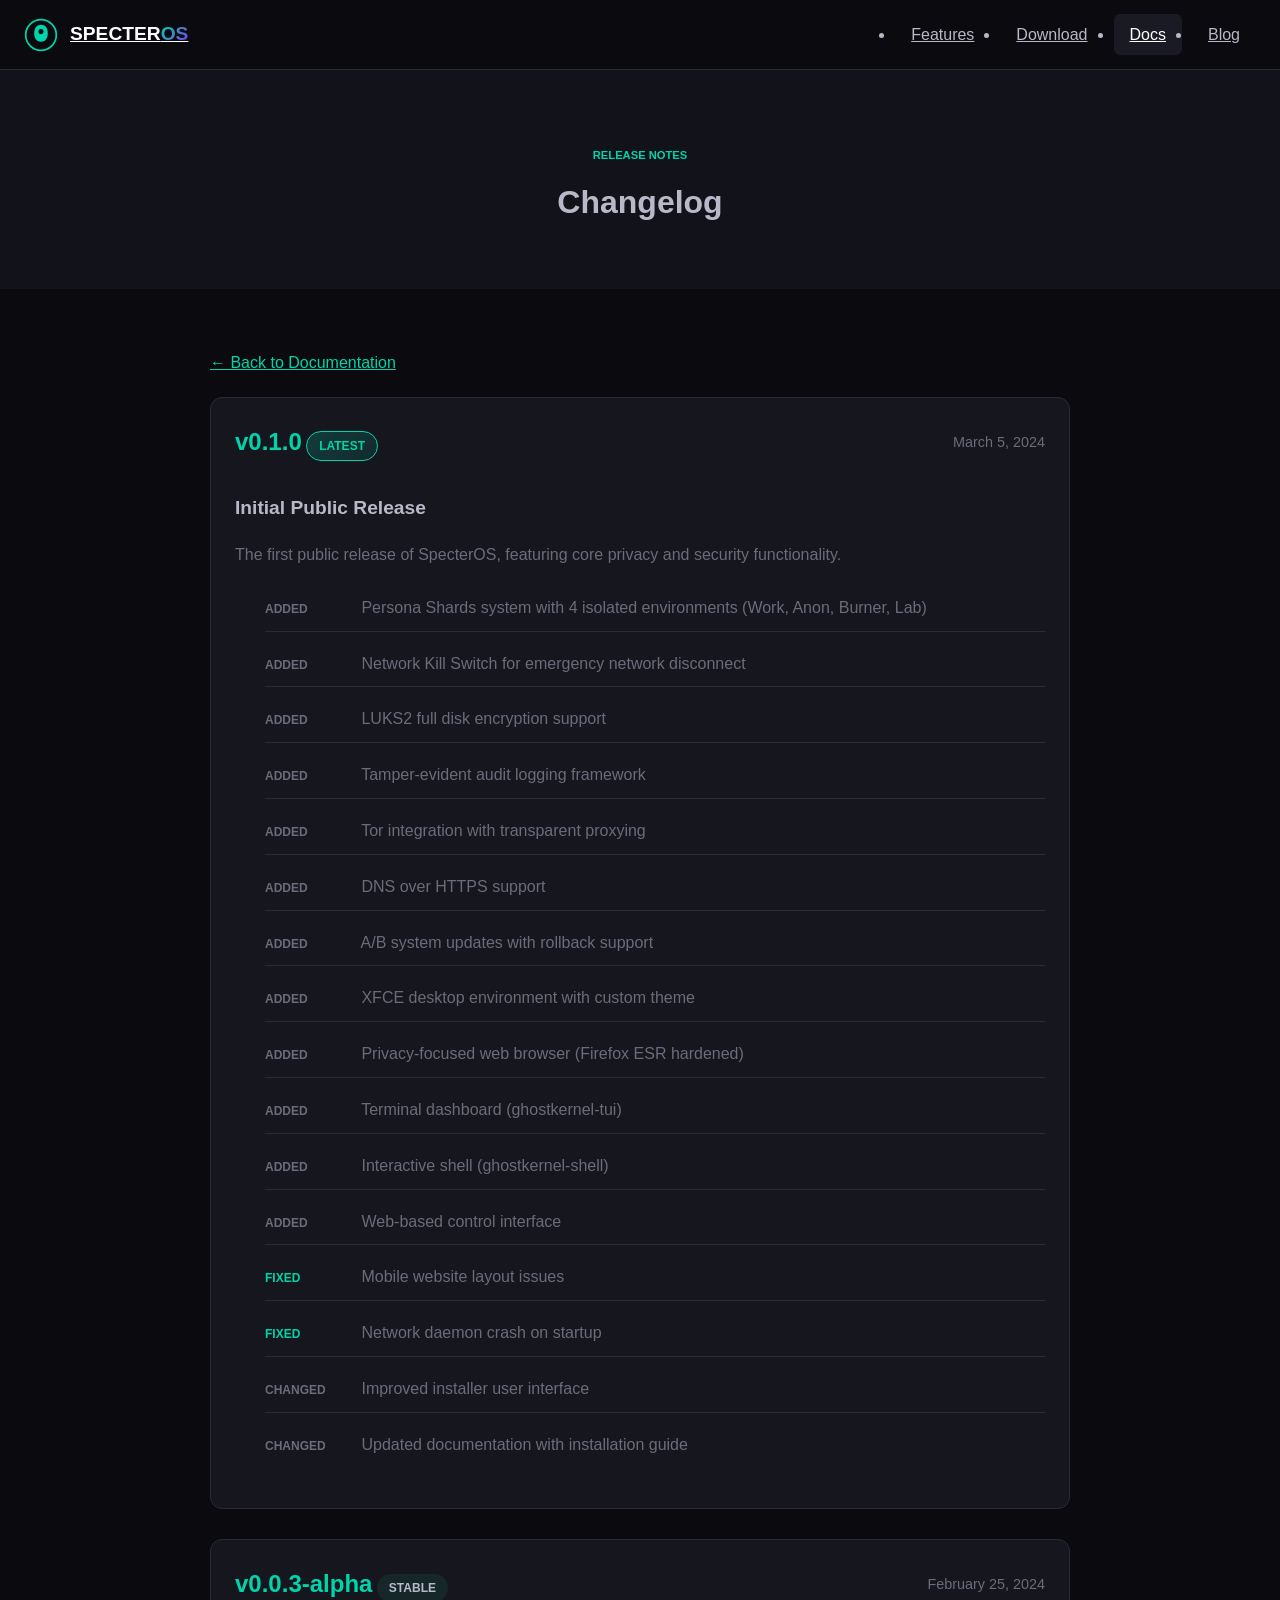
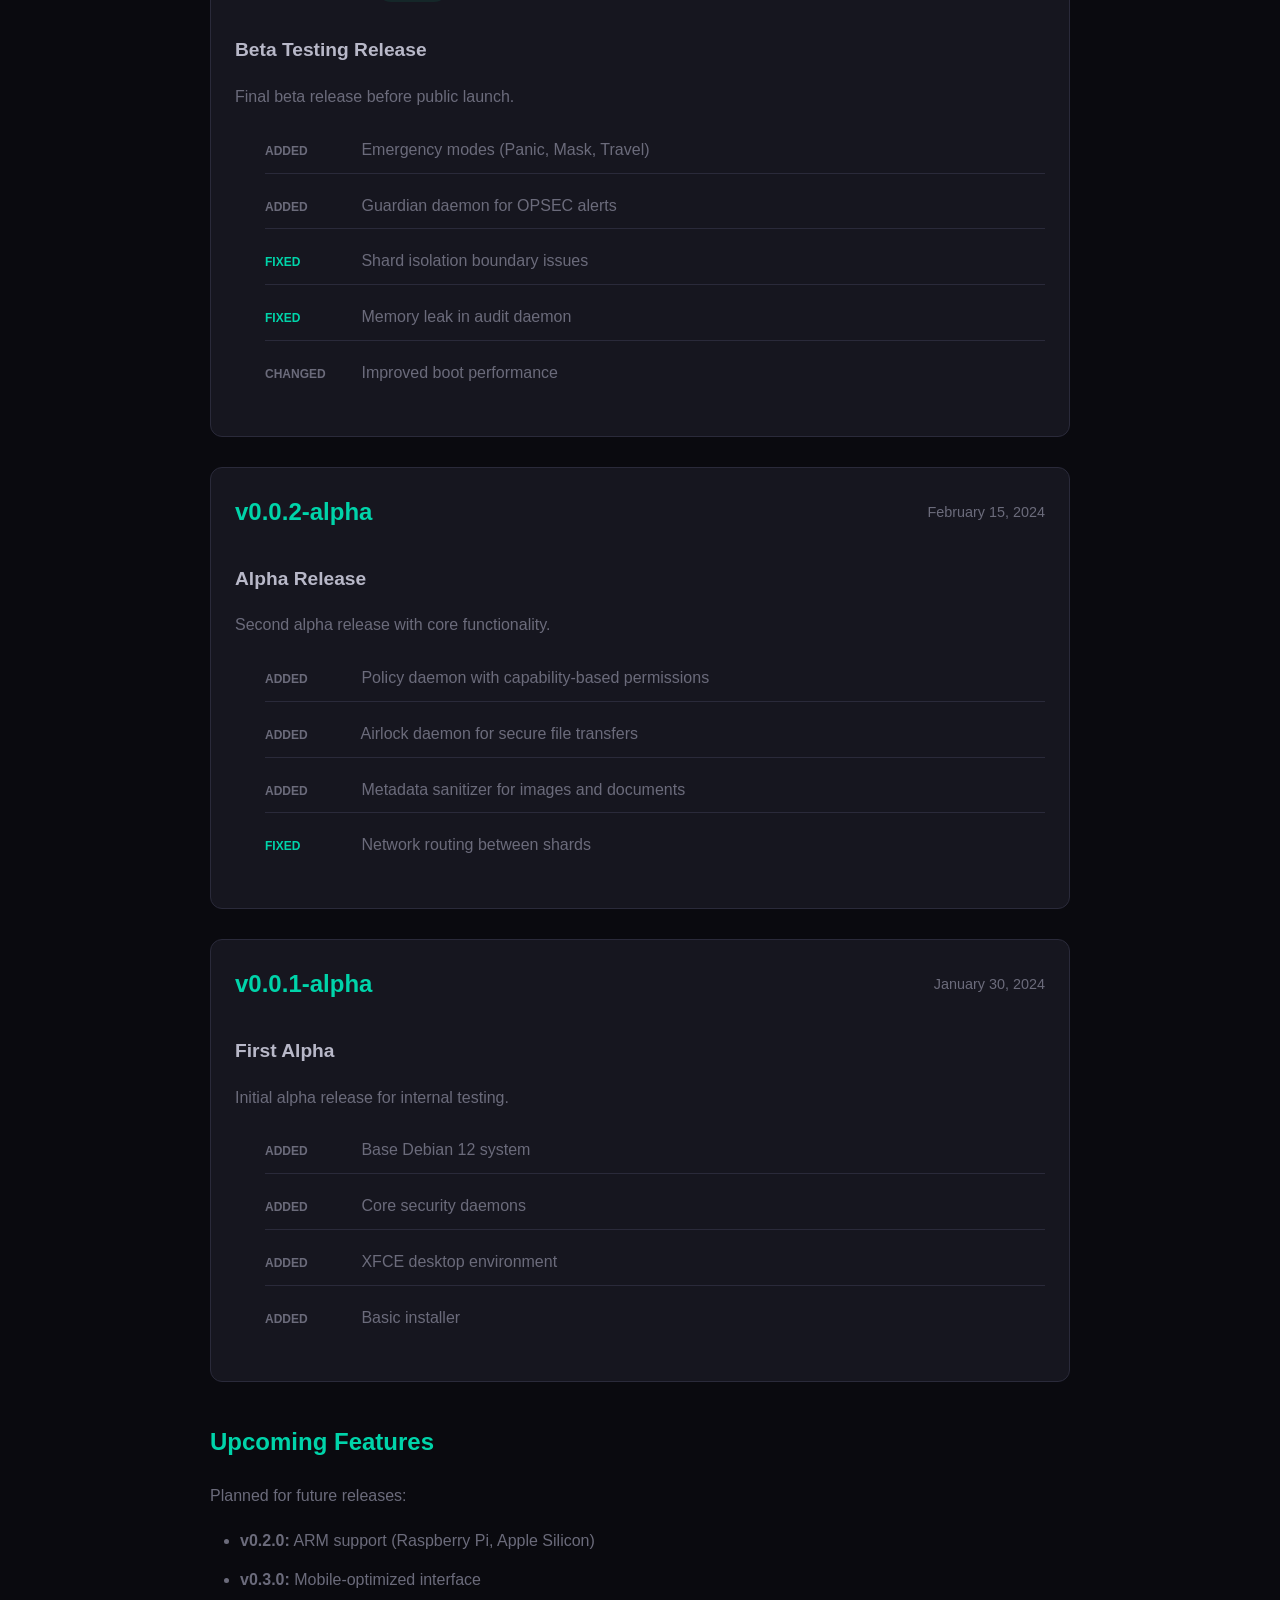
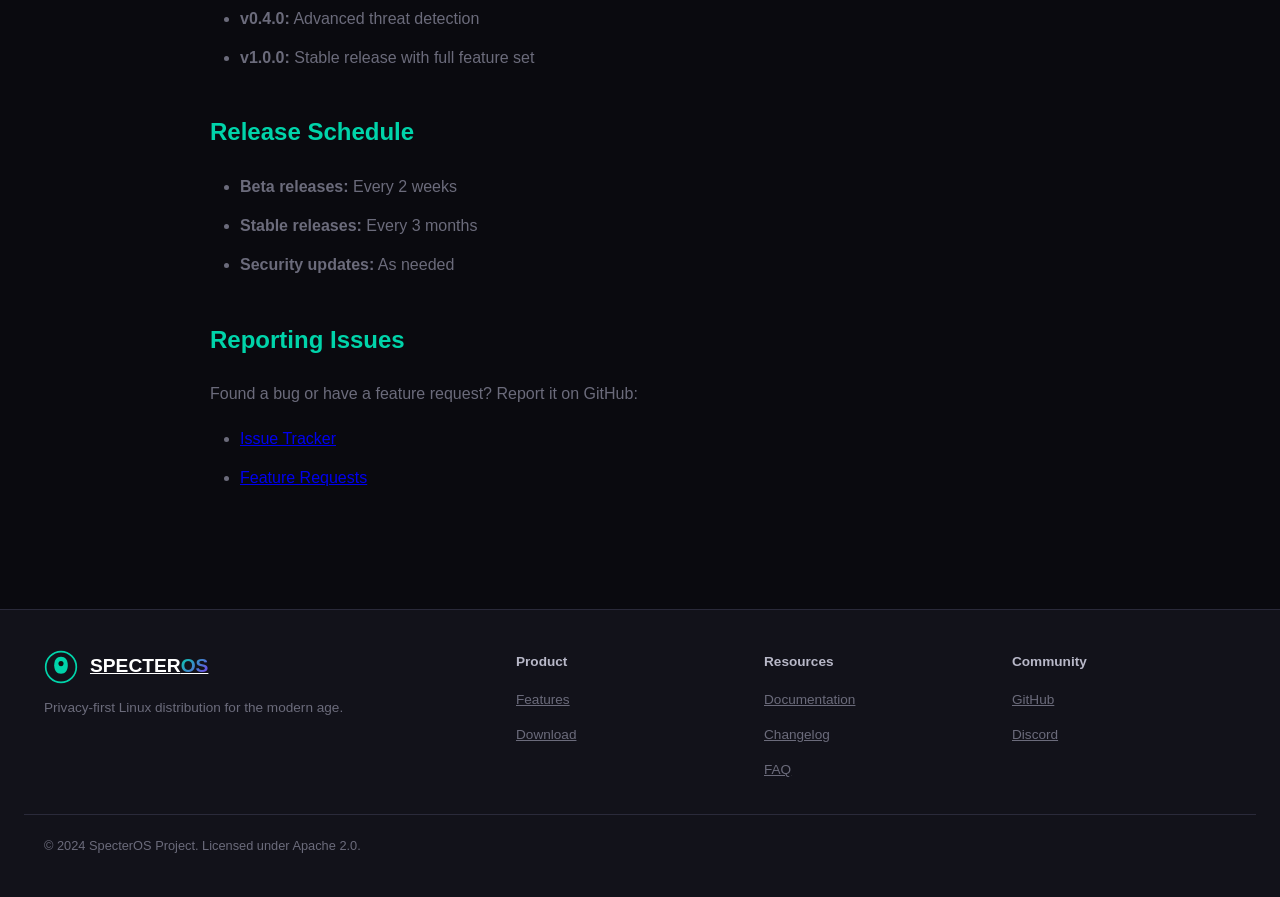
==== website/docs/changelog.html @ 1830af6b "docs: Add missing documentation pages - /docs/installation.html - Complete installation guide - /doc" ====
<!DOCTYPE html>
<html lang="en">
<head>
    <meta charset="UTF-8">
    <meta name="viewport" content="width=device-width, initial-scale=1.0">
    <title>Changelog - SpecterOS Documentation</title>
    <meta name="description" content="SpecterOS release notes and changelog">
    <link rel="stylesheet" href="../css/style.css">
    <style>
        .docs-header { padding: 140px 0 60px; background: var(--bg-secondary); text-align: center; }
        .docs-content { max-width: 900px; margin: 0 auto; padding: 60px 20px 100px; }
        .docs-content h1 { font-size: 2rem; margin-bottom: 20px; }
        .docs-content h2 { font-size: 1.5rem; margin: 40px 0 20px; color: var(--accent-primary); }
        .docs-content h3 { font-size: 1.2rem; margin: 30px 0 16px; }
        .docs-content p { color: var(--text-muted); line-height: 1.8; margin-bottom: 16px; }
        .docs-content ul { color: var(--text-muted); line-height: 1.8; margin: 16px 0 16px 30px; }
        .docs-content li { margin-bottom: 10px; }
        .back-link { display: inline-flex; align-items: center; gap: 8px; color: var(--accent-primary); margin-bottom: 20px; }
        .release { background: var(--bg-card); border: 1px solid var(--border-color); border-radius: 12px; padding: 24px; margin-bottom: 30px; }
        .release-header { display: flex; justify-content: space-between; align-items: center; margin-bottom: 20px; flex-wrap: wrap; gap: 12px; }
        .release-version { font-family: var(--font-display); font-size: 1.5rem; font-weight: 700; color: var(--accent-primary); }
        .release-date { color: var(--text-muted); font-size: 0.9rem; }
        .release-badge { display: inline-block; padding: 4px 12px; border-radius: 100px; font-size: 0.75rem; font-weight: 600; text-transform: uppercase; }
        .badge-latest { background: linear-gradient(135deg, rgba(0, 212, 170, 0.2), rgba(0, 212, 170, 0.1)); color: var(--accent-primary); border: 1px solid var(--accent-primary); }
        .badge-stable { background: rgba(16, 185, 129, 0.1); color: var(--success); border: 1px solid var(--success); }
        .change-list { list-style: none; margin: 0; padding: 0; }
        .change-list li { padding: 8px 0; border-bottom: 1px solid var(--border-color); }
        .change-list li:last-child { border-bottom: none; }
        .change-type { display: inline-block; width: 80px; font-family: var(--font-display); font-size: 0.75rem; font-weight: 600; text-transform: uppercase; margin-right: 12px; }
        .change-added { color: var(--success); }
        .change-fixed { color: var(--accent-primary); }
        .change-changed { color: var(--warning); }
        .change-removed { color: var(--error); }
    </style>
</head>
<body>
    <nav class="navbar">
        <div class="container nav-container">
            <a href="../index.html" class="logo">
                <svg class="logo-svg" viewBox="0 0 40 40" fill="none">
                    <circle cx="20" cy="20" r="18" stroke="url(#logo-gradient)" stroke-width="2"/>
                    <path d="M20 8C15 8 12 12 12 18C12 24 15 28 20 28C25 28 28 24 28 18C28 12 25 8 20 8Z" fill="url(#logo-gradient)"/>
                    <circle cx="20" cy="16" r="3" fill="#0F0F0F"/>
                    <defs><linearGradient id="logo-gradient" x1="2" y1="2" x2="38" y2="38"><stop stop-color="#00D4AA"/><stop offset="1" stop-color="#7C3AED"/></linearGradient></defs>
                </svg>
                <span class="logo-text">SPECTER<span class="logo-accent">OS</span></span>
            </a>
            <ul class="nav-menu">
                <li><a href="../index.html#features">Features</a></li>
                <li><a href="../index.html#download">Download</a></li>
                <li><a href="index.html" class="active">Docs</a></li>
                <li><a href="../blog.html">Blog</a></li>
            </ul>
        </div>
    </nav>

    <header class="docs-header">
        <div class="container">
            <span class="section-tag">RELEASE NOTES</span>
            <h1>Changelog</h1>
        </div>
    </header>

    <main class="docs-content">
        <a href="index.html" class="back-link">← Back to Documentation</a>

        <div class="release">
            <div class="release-header">
                <div>
                    <span class="release-version">v0.1.0</span>
                    <span class="release-badge badge-latest">Latest</span>
                </div>
                <span class="release-date">March 5, 2024</span>
            </div>

            <h3>Initial Public Release</h3>
            <p>The first public release of SpecterOS, featuring core privacy and security functionality.</p>

            <ul class="change-list">
                <li>
                    <span class="change-type change-added">Added</span>
                    Persona Shards system with 4 isolated environments (Work, Anon, Burner, Lab)
                </li>
                <li>
                    <span class="change-type change-added">Added</span>
                    Network Kill Switch for emergency network disconnect
                </li>
                <li>
                    <span class="change-type change-added">Added</span>
                    LUKS2 full disk encryption support
                </li>
                <li>
                    <span class="change-type change-added">Added</span>
                    Tamper-evident audit logging framework
                </li>
                <li>
                    <span class="change-type change-added">Added</span>
                    Tor integration with transparent proxying
                </li>
                <li>
                    <span class="change-type change-added">Added</span>
                    DNS over HTTPS support
                </li>
                <li>
                    <span class="change-type change-added">Added</span>
                    A/B system updates with rollback support
                </li>
                <li>
                    <span class="change-type change-added">Added</span>
                    XFCE desktop environment with custom theme
                </li>
                <li>
                    <span class="change-type change-added">Added</span>
                    Privacy-focused web browser (Firefox ESR hardened)
                </li>
                <li>
                    <span class="change-type change-added">Added</span>
                    Terminal dashboard (ghostkernel-tui)
                </li>
                <li>
                    <span class="change-type change-added">Added</span>
                    Interactive shell (ghostkernel-shell)
                </li>
                <li>
                    <span class="change-type change-added">Added</span>
                    Web-based control interface
                </li>
                <li>
                    <span class="change-type change-fixed">Fixed</span>
                    Mobile website layout issues
                </li>
                <li>
                    <span class="change-type change-fixed">Fixed</span>
                    Network daemon crash on startup
                </li>
                <li>
                    <span class="change-type change-changed">Changed</span>
                    Improved installer user interface
                </li>
                <li>
                    <span class="change-type change-changed">Changed</span>
                    Updated documentation with installation guide
                </li>
            </ul>
        </div>

        <div class="release">
            <div class="release-header">
                <div>
                    <span class="release-version">v0.0.3-alpha</span>
                    <span class="release-badge badge-stable">Stable</span>
                </div>
                <span class="release-date">February 25, 2024</span>
            </div>

            <h3>Beta Testing Release</h3>
            <p>Final beta release before public launch.</p>

            <ul class="change-list">
                <li>
                    <span class="change-type change-added">Added</span>
                    Emergency modes (Panic, Mask, Travel)
                </li>
                <li>
                    <span class="change-type change-added">Added</span>
                    Guardian daemon for OPSEC alerts
                </li>
                <li>
                    <span class="change-type change-fixed">Fixed</span>
                    Shard isolation boundary issues
                </li>
                <li>
                    <span class="change-type change-fixed">Fixed</span>
                    Memory leak in audit daemon
                </li>
                <li>
                    <span class="change-type change-changed">Changed</span>
                    Improved boot performance
                </li>
            </ul>
        </div>

        <div class="release">
            <div class="release-header">
                <div>
                    <span class="release-version">v0.0.2-alpha</span>
                </div>
                <span class="release-date">February 15, 2024</span>
            </div>

            <h3>Alpha Release</h3>
            <p>Second alpha release with core functionality.</p>

            <ul class="change-list">
                <li>
                    <span class="change-type change-added">Added</span>
                    Policy daemon with capability-based permissions
                </li>
                <li>
                    <span class="change-type change-added">Added</span>
                    Airlock daemon for secure file transfers
                </li>
                <li>
                    <span class="change-type change-added">Added</span>
                    Metadata sanitizer for images and documents
                </li>
                <li>
                    <span class="change-type change-fixed">Fixed</span>
                    Network routing between shards
                </li>
            </ul>
        </div>

        <div class="release">
            <div class="release-header">
                <div>
                    <span class="release-version">v0.0.1-alpha</span>
                </div>
                <span class="release-date">January 30, 2024</span>
            </div>

            <h3>First Alpha</h3>
            <p>Initial alpha release for internal testing.</p>

            <ul class="change-list">
                <li>
                    <span class="change-type change-added">Added</span>
                    Base Debian 12 system
                </li>
                <li>
                    <span class="change-type change-added">Added</span>
                    Core security daemons
                </li>
                <li>
                    <span class="change-type change-added">Added</span>
                    XFCE desktop environment
                </li>
                <li>
                    <span class="change-type change-added">Added</span>
                    Basic installer
                </li>
            </ul>
        </div>

        <h2>Upcoming Features</h2>
        <p>Planned for future releases:</p>
        <ul>
            <li><strong>v0.2.0:</strong> ARM support (Raspberry Pi, Apple Silicon)</li>
            <li><strong>v0.3.0:</strong> Mobile-optimized interface</li>
            <li><strong>v0.4.0:</strong> Advanced threat detection</li>
            <li><strong>v1.0.0:</strong> Stable release with full feature set</li>
        </ul>

        <h2>Release Schedule</h2>
        <ul>
            <li><strong>Beta releases:</strong> Every 2 weeks</li>
            <li><strong>Stable releases:</strong> Every 3 months</li>
            <li><strong>Security updates:</strong> As needed</li>
        </ul>

        <h2>Reporting Issues</h2>
        <p>Found a bug or have a feature request? Report it on GitHub:</p>
        <ul>
            <li><a href="https://github.com/Sskibls/Specteros-OS/issues" target="_blank">Issue Tracker</a></li>
            <li><a href="https://github.com/Sskibls/Specteros-OS/discussions" target="_blank">Feature Requests</a></li>
        </ul>
    </main>

    <footer class="footer">
        <div class="container">
            <div class="footer-grid">
                <div class="footer-brand">
                    <a href="../index.html" class="logo">
                        <svg class="logo-svg" viewBox="0 0 40 40" fill="none">
                            <circle cx="20" cy="20" r="18" stroke="url(#logo-gradient-footer)" stroke-width="2"/>
                            <path d="M20 8C15 8 12 12 12 18C12 24 15 28 20 28C25 28 28 24 28 18C28 12 25 8 20 8Z" fill="url(#logo-gradient-footer)"/>
                            <circle cx="20" cy="16" r="3" fill="#0F0F0F"/>
                            <defs><linearGradient id="logo-gradient-footer" x1="2" y1="2" x2="38" y2="38"><stop stop-color="#00D4AA"/><stop offset="1" stop-color="#7C3AED"/></linearGradient></defs>
                        </svg>
                        <span class="logo-text">SPECTER<span class="logo-accent">OS</span></span>
                    </a>
                    <p>Privacy-first Linux distribution for the modern age.</p>
                </div>
                <div class="footer-column"><h4>Product</h4><ul><li><a href="../index.html#features">Features</a></li><li><a href="../index.html#download">Download</a></li></ul></div>
                <div class="footer-column"><h4>Resources</h4><ul><li><a href="index.html">Documentation</a></li><li><a href="changelog.html">Changelog</a></li><li><a href="../faq.html">FAQ</a></li></ul></div>
                <div class="footer-column"><h4>Community</h4><ul><li><a href="https://github.com/Sskibls/Specteros-OS">GitHub</a></li><li><a href="#">Discord</a></li></ul></div>
            </div>
            <div class="footer-bottom"><p>&copy; 2024 SpecterOS Project. Licensed under Apache 2.0.</p></div>
        </div>
    </footer>
    <script src="../js/main.js"></script>
</body>
</html>
---- website/css/style.css ----
/* SpecterOS Website - Mobile Layout FINAL FIX */

:root {
    --bg-primary: #0a0a0f;
    --bg-secondary: #12121a;
    --bg-tertiary: #1a1a25;
    --bg-card: #16161f;
    --text-primary: #ffffff;
    --text-secondary: #b8b8c8;
    --text-muted: #6b6b7b;
    --accent-primary: #00d4aa;
    --accent-secondary: #7c3aed;
    --accent-gradient: linear-gradient(135deg, #00d4aa 0%, #7c3aed 100%);
    --border-color: #2a2a3a;
    --font-display: 'Chakra Petch', sans-serif;
    --font-body: 'Rajdhani', sans-serif;
    --font-mono: 'Share Tech Mono', monospace;
    --container-max: 1280px;
    --radius-lg: 16px;
}

* {
    margin: 0;
    padding: 0;
    box-sizing: border-box;
}

html {
    width: 100%;
    overflow-x: hidden;
}

body {
    font-family: var(--font-body);
    background: var(--bg-primary);
    color: var(--text-secondary);
    line-height: 1.7;
    overflow-x: hidden;
    width: 100%;
}

.container {
    width: 100%;
    max-width: var(--container-max);
    margin: 0 auto;
    padding: 0 20px;
}

/* ===== NAVBAR ===== */
.navbar {
    position: fixed;
    top: 0;
    left: 0;
    right: 0;
    height: 70px;
    background: rgba(10, 10, 15, 0.85);
    backdrop-filter: blur(20px);
    border-bottom: 1px solid var(--border-color);
    z-index: 1000;
    display: flex;
    align-items: center;
}

.nav-container {
    display: flex;
    justify-content: space-between;
    align-items: center;
    width: 100%;
    padding: 0 20px;
}

.logo {
    display: flex;
    align-items: center;
    gap: 12px;
    color: var(--text-primary);
    font-family: var(--font-display);
    font-size: 1.2rem;
    font-weight: 700;
}

.logo-svg {
    width: 34px;
    height: 34px;
}

.logo-accent {
    background: var(--accent-gradient);
    -webkit-background-clip: text;
    -webkit-text-fill-color: transparent;
}

.nav-menu {
    display: none;
    position: absolute;
    top: 70px;
    left: 0;
    right: 0;
    background: var(--bg-primary);
    flex-direction: column;
    padding: 20px;
    border-bottom: 1px solid var(--border-color);
    gap: 10px;
}

.nav-menu.active {
    display: flex;
}

.nav-menu a {
    color: var(--text-secondary);
    padding: 12px 16px;
    border-radius: 6px;
}

.nav-menu a:hover,
.nav-menu a.active {
    color: var(--text-primary);
    background: var(--bg-tertiary);
}

.nav-toggle {
    display: flex;
    flex-direction: column;
    gap: 5px;
    background: none;
    border: none;
    cursor: pointer;
    padding: 8px;
}

.nav-toggle span {
    width: 24px;
    height: 2px;
    background: var(--text-primary);
}

@media (min-width: 769px) {
    .nav-menu {
        display: flex;
        position: static;
        background: transparent;
        flex-direction: row;
        padding: 0;
        border: none;
    }
    .nav-toggle {
        display: none;
    }
}

/* ===== HERO SECTION - PERFECTLY CENTERED ===== */
.hero {
    padding: 120px 0 60px;
    min-height: 100vh;
    display: flex;
    align-items: center;
    justify-content: center;
    position: relative;
    width: 100%;
}

.hero-grid {
    display: grid;
    grid-template-columns: 1fr;
    gap: 40px;
    align-items: center;
    width: 100%;
    max-width: 480px;
    margin: 0 auto;
    padding: 0;
}

.hero-content {
    width: 100%;
    display: flex;
    flex-direction: column;
    align-items: center;
    text-align: center;
}

.hero-badge {
    display: inline-flex;
    align-items: center;
    gap: 8px;
    background: var(--bg-tertiary);
    border: 1px solid var(--border-color);
    padding: 6px 14px;
    border-radius: 100px;
    font-size: 0.75rem;
    font-weight: 500;
    color: var(--text-primary);
    margin-bottom: 16px;
}

.badge-dot {
    width: 6px;
    height: 6px;
    background: var(--accent-primary);
    border-radius: 50%;
    animation: pulse 2s infinite;
}

@keyframes pulse {
    0%, 100% { opacity: 1; }
    50% { opacity: 0.5; transform: scale(1.2); }
}

.hero-title {
    font-size: 1.75rem;
    line-height: 1.2;
    margin-bottom: 16px;
    text-align: center;
    width: 100%;
}

.hero-description {
    font-size: 0.95rem;
    color: var(--text-muted);
    margin-bottom: 24px;
    line-height: 1.6;
    text-align: center;
    width: 100%;
}

.hero-cta {
    display: flex;
    flex-direction: column;
    gap: 12px;
    margin-bottom: 32px;
    width: 100%;
    max-width: 300px;
}

.hero-stats {
    display: flex;
    justify-content: center;
    gap: 24px;
    flex-wrap: wrap;
    width: 100%;
}

.stat-item {
    display: flex;
    flex-direction: column;
    align-items: center;
}

.stat-value {
    font-family: var(--font-display);
    font-size: 1.5rem;
    font-weight: 700;
    color: var(--text-primary);
}

.stat-label {
    font-size: 0.8rem;
    color: var(--text-muted);
    margin-top: 4px;
}

.terminal-window {
    background: var(--bg-secondary);
    border: 1px solid var(--border-color);
    border-radius: var(--radius-lg);
    overflow: hidden;
    width: 100%;
    margin: 0 auto;
}

.terminal-header {
    display: flex;
    align-items: center;
    gap: 12px;
    padding: 10px 14px;
    background: var(--bg-tertiary);
}

.terminal-buttons {
    display: flex;
    gap: 8px;
}

.terminal-buttons span {
    width: 10px;
    height: 10px;
    border-radius: 50%;
}

.btn-close { background: #ff5f56; }
.btn-minimize { background: #ffbd2e; }
.btn-maximize { background: #27c93f; }

.terminal-body {
    padding: 14px;
    background: var(--bg-primary);
    overflow-x: auto;
}

.terminal-code {
    font-family: var(--font-mono);
    font-size: 0.65rem;
    line-height: 1.6;
    color: var(--text-secondary);
    white-space: pre-wrap;
    word-wrap: break-word;
    width: 100%;
}

.code-purple { color: #a855f7; }
.code-cyan { color: var(--accent-primary); }
.code-green { color: #10b981; }
.code-white { color: var(--text-primary); }
.code-yellow { color: #f59e0b; }
.code-dim { color: var(--text-muted); }

.cursor {
    display: inline-block;
    width: 7px;
    height: 14px;
    background: var(--accent-primary);
    animation: blink 1s infinite;
}

@keyframes blink {
    0%, 100% { opacity: 1; }
    50% { opacity: 0; }
}

/* ===== BUTTONS ===== */
.btn {
    display: inline-flex;
    align-items: center;
    justify-content: center;
    gap: 8px;
    padding: 14px 20px;
    border-radius: 10px;
    font-family: var(--font-display);
    font-weight: 600;
    font-size: 0.9rem;
    cursor: pointer;
    border: none;
    width: 100%;
    transition: transform 0.2s;
}

.btn-primary {
    background: var(--accent-gradient);
    color: var(--text-primary);
}

.btn-primary:hover {
    transform: translateY(-2px);
}

.btn-outline {
    background: transparent;
    color: var(--text-primary);
    border: 1px solid var(--border-color);
}

.btn-outline:hover {
    border-color: var(--accent-primary);
}

.btn-lg {
    padding: 15px 22px;
    font-size: 0.95rem;
}

/* ===== SECTIONS ===== */
.section-header {
    text-align: center;
    margin-bottom: 40px;
    padding: 0 20px;
}

.section-tag {
    display: inline-block;
    font-family: var(--font-display);
    font-size: 0.7rem;
    font-weight: 600;
    color: var(--accent-primary);
    text-transform: uppercase;
    margin-bottom: 10px;
}

.section-title {
    font-size: 1.6rem;
    margin-bottom: 10px;
    text-align: center;
}

.section-subtitle {
    font-size: 0.95rem;
    color: var(--text-muted);
    text-align: center;
}

/* ===== FEATURES ===== */
.features {
    padding: 80px 0;
    background: var(--bg-secondary);
}

.features-grid {
    display: grid;
    grid-template-columns: 1fr;
    gap: 16px;
    max-width: var(--container-max);
    margin: 0 auto;
    padding: 0 20px;
}

.feature-card {
    background: var(--bg-card);
    border: 1px solid var(--border-color);
    border-radius: var(--radius-lg);
    padding: 20px;
}

.feature-icon-box {
    font-size: 2.5rem;
    margin-bottom: 14px;
}

.feature-card h3 {
    font-size: 1.1rem;
    margin-bottom: 8px;
}

.feature-card p {
    color: var(--text-muted);
    line-height: 1.6;
}

/* ===== COMPARISON ===== */
.comparison {
    padding: 80px 0;
}

.comparison-table-wrapper {
    overflow-x: auto;
    padding: 0 20px;
}

.comparison-table {
    width: 100%;
    min-width: 600px;
    border-collapse: collapse;
    font-size: 0.8rem;
}

.comparison-table th,
.comparison-table td {
    padding: 12px 10px;
    text-align: left;
    border-bottom: 1px solid var(--border-color);
}

.comparison-table th {
    background: var(--bg-tertiary);
    font-family: var(--font-display);
    font-weight: 600;
}

/* ===== DOWNLOAD ===== */
.download {
    padding: 80px 0;
    background: var(--bg-secondary);
}

.download-grid {
    display: grid;
    grid-template-columns: 1fr;
    gap: 20px;
    max-width: var(--container-max);
    margin: 0 auto;
    padding: 0 20px;
}

.download-card {
    background: var(--bg-card);
    border: 1px solid var(--border-color);
    border-radius: var(--radius-lg);
    padding: 20px;
}

.download-badge {
    display: inline-flex;
    align-items: center;
    gap: 6px;
    background: linear-gradient(135deg, rgba(0, 212, 170, 0.15), rgba(124, 58, 237, 0.15));
    color: var(--accent-primary);
    padding: 5px 10px;
    border-radius: 100px;
    font-size: 0.65rem;
    font-weight: 700;
    text-transform: uppercase;
    margin-bottom: 14px;
}

.download-card h3 {
    font-size: 1.4rem;
    margin-bottom: 8px;
}

.download-info {
    color: var(--text-muted);
    margin-bottom: 12px;
    font-size: 0.85rem;
}

.download-buttons {
    display: flex;
    flex-direction: column;
    gap: 10px;
    margin-bottom: 16px;
}

.checksum-box {
    background: var(--bg-primary);
    border: 1px solid var(--border-color);
    border-radius: 8px;
    padding: 10px;
}

.checksum-header {
    display: flex;
    justify-content: space-between;
    font-size: 0.75rem;
    color: var(--text-muted);
    margin-bottom: 6px;
}

.btn-copy {
    background: var(--bg-tertiary);
    border: 1px solid var(--border-color);
    color: var(--text-secondary);
    padding: 3px 8px;
    border-radius: 4px;
    font-size: 0.7rem;
    cursor: pointer;
}

.checksum-value {
    font-family: var(--font-mono);
    font-size: 0.65rem;
    color: var(--accent-primary);
    word-break: break-all;
}

.download-info-card {
    background: var(--bg-card);
    border: 1px solid var(--border-color);
    border-radius: var(--radius-lg);
    padding: 20px;
}

.download-info-card h4 {
    font-size: 0.95rem;
    margin-bottom: 16px;
}

.requirements-list {
    display: flex;
    flex-direction: column;
    gap: 10px;
    margin-bottom: 20px;
}

.requirement-item {
    display: flex;
    gap: 10px;
}

.req-icon {
    font-size: 1.2rem;
}

.req-label {
    display: block;
    font-size: 0.75rem;
    color: var(--text-muted);
}

.req-value {
    display: block;
    color: var(--text-primary);
    font-weight: 500;
    font-size: 0.85rem;
}

.download-links-list h4 {
    margin-bottom: 10px;
}

.link-item {
    display: flex;
    align-items: center;
    gap: 10px;
    padding: 10px;
    background: var(--bg-primary);
    border-radius: 8px;
    margin-bottom: 8px;
}

.link-icon {
    font-size: 1.1rem;
}

/* ===== COMMUNITY ===== */
.community {
    padding: 80px 0;
}

.community-grid {
    display: grid;
    grid-template-columns: 1fr;
    gap: 16px;
    max-width: var(--container-max);
    margin: 0 auto;
    padding: 0 20px;
}

.community-card {
    background: var(--bg-card);
    border: 1px solid var(--border-color);
    border-radius: var(--radius-lg);
    padding: 20px;
    text-align: center;
}

.community-card-icon {
    font-size: 2.5rem;
    margin-bottom: 12px;
}

.community-card h3 {
    margin-bottom: 6px;
    font-size: 1rem;
}

.community-card p {
    color: var(--text-muted);
    font-size: 0.85rem;
}

/* ===== FOOTER ===== */
.footer {
    background: var(--bg-secondary);
    padding: 40px 0 20px;
    border-top: 1px solid var(--border-color);
}

.footer-grid {
    display: grid;
    grid-template-columns: 1fr;
    gap: 24px;
    max-width: var(--container-max);
    margin: 0 auto 24px;
    padding: 0 20px;
}

.footer-brand p {
    color: var(--text-muted);
    margin-top: 12px;
    font-size: 0.85rem;
}

.footer-column h4 {
    font-size: 0.85rem;
    margin-bottom: 12px;
}

.footer-column ul {
    list-style: none;
}

.footer-column li {
    margin-bottom: 8px;
}

.footer-column a {
    color: var(--text-muted);
    font-size: 0.85rem;
}

.footer-bottom {
    text-align: center;
    padding-top: 20px;
    border-top: 1px solid var(--border-color);
    color: var(--text-muted);
    font-size: 0.8rem;
    padding: 20px;
}

.footer-legal {
    display: flex;
    gap: 12px;
    justify-content: center;
    flex-wrap: wrap;
    margin-top: 12px;
}

.footer-legal a {
    color: var(--text-muted);
}

/* ===== DESKTOP (769px+) ===== */
@media (min-width: 769px) {
    .container {
        padding: 0 24px;
    }
    
    .hero {
        padding: 160px 0 100px;
    }
    
    .hero-grid {
        grid-template-columns: 1.1fr 1fr;
        gap: 60px;
        max-width: var(--container-max);
    }
    
    .hero-content {
        align-items: flex-start;
        text-align: left;
    }
    
    .hero-title {
        font-size: 3rem;
        text-align: left;
    }
    
    .hero-description {
        font-size: 1.15rem;
        text-align: left;
    }
    
    .hero-cta {
        flex-direction: row;
        width: auto;
        max-width: none;
    }
    
    .btn {
        width: auto;
    }
    
    .hero-stats {
        justify-content: flex-start;
    }
    
    .features-grid {
        grid-template-columns: repeat(auto-fit, minmax(280px, 1fr));
        gap: 24px;
    }
    
    .download-grid {
        grid-template-columns: 1.2fr 1fr;
        gap: 32px;
    }
    
    .community-grid {
        grid-template-columns: repeat(auto-fit, minmax(250px, 1fr));
        gap: 24px;
    }
    
    .footer-grid {
        grid-template-columns: 2fr 1fr 1fr 1fr;
    }
    
    .footer-bottom {
        display: flex;
        justify-content: space-between;
        text-align: left;
    }
    
    .footer-legal {
        margin-top: 0;
    }
}
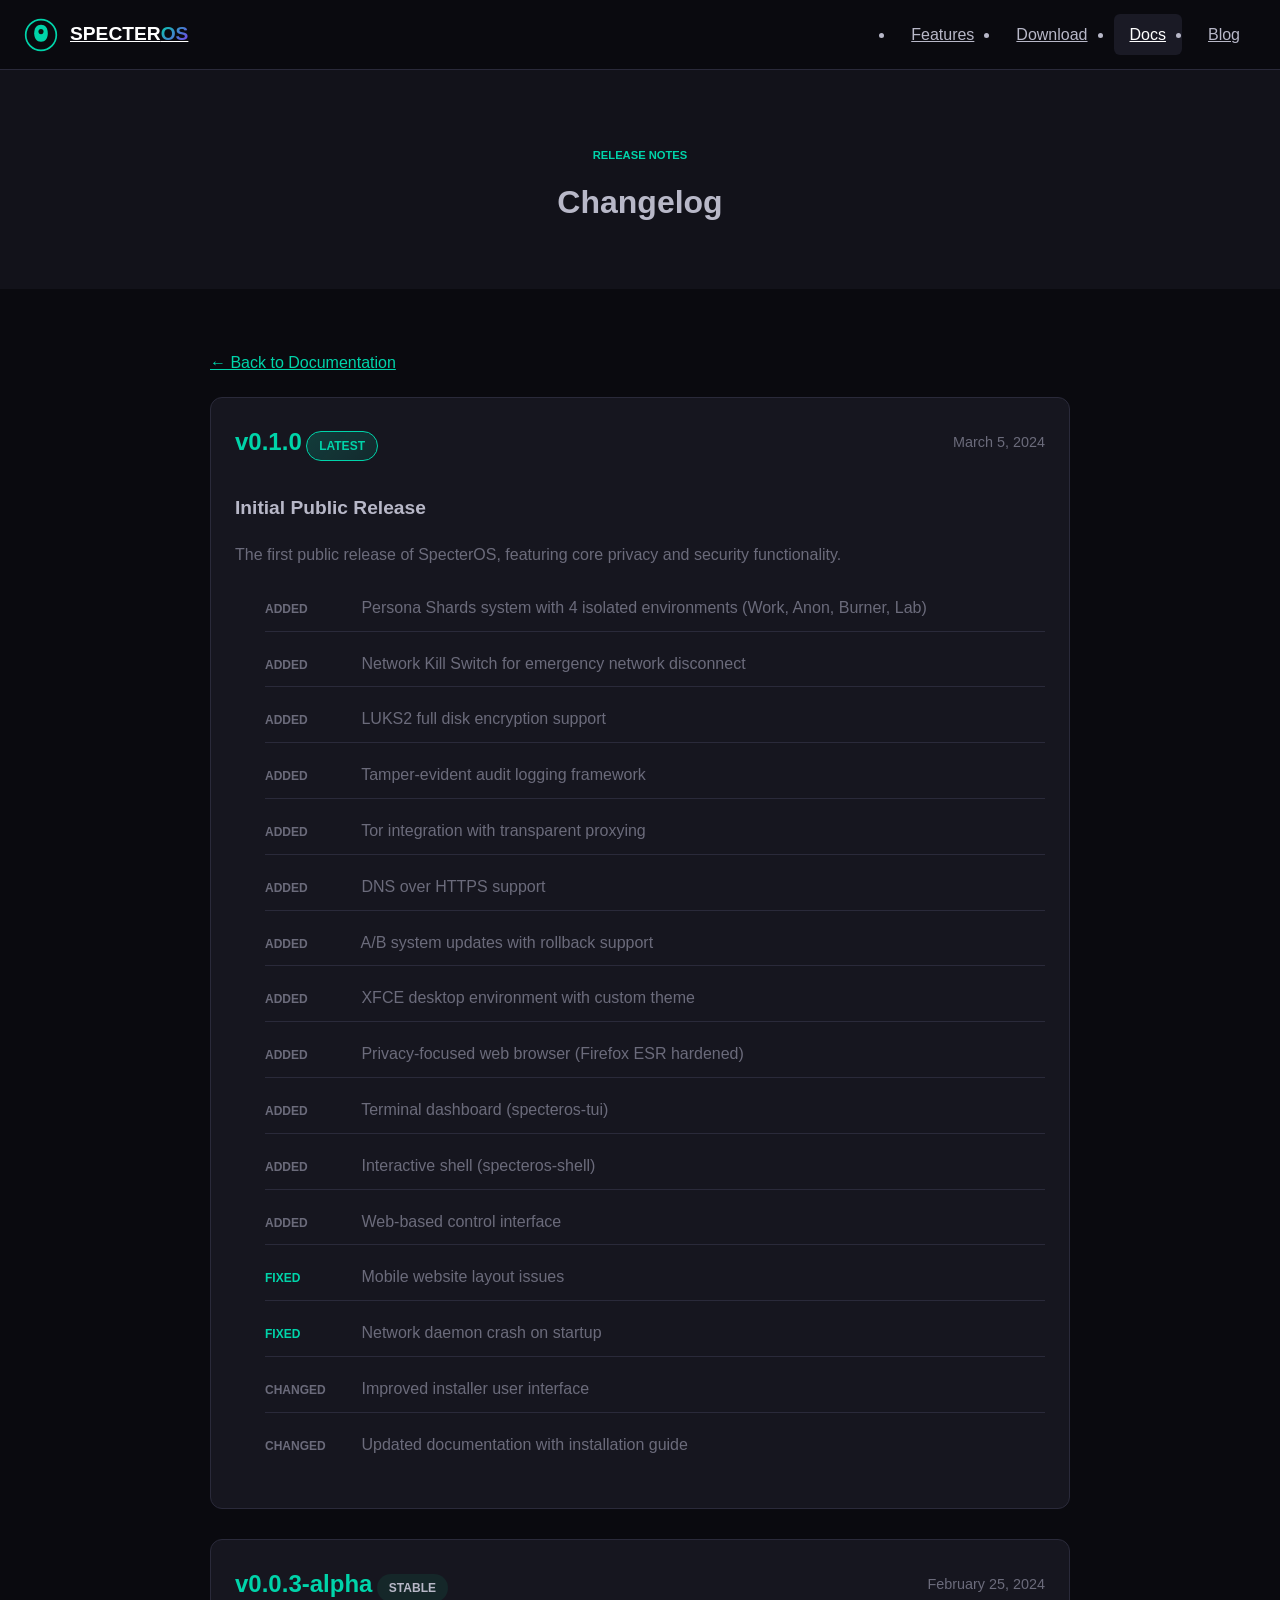
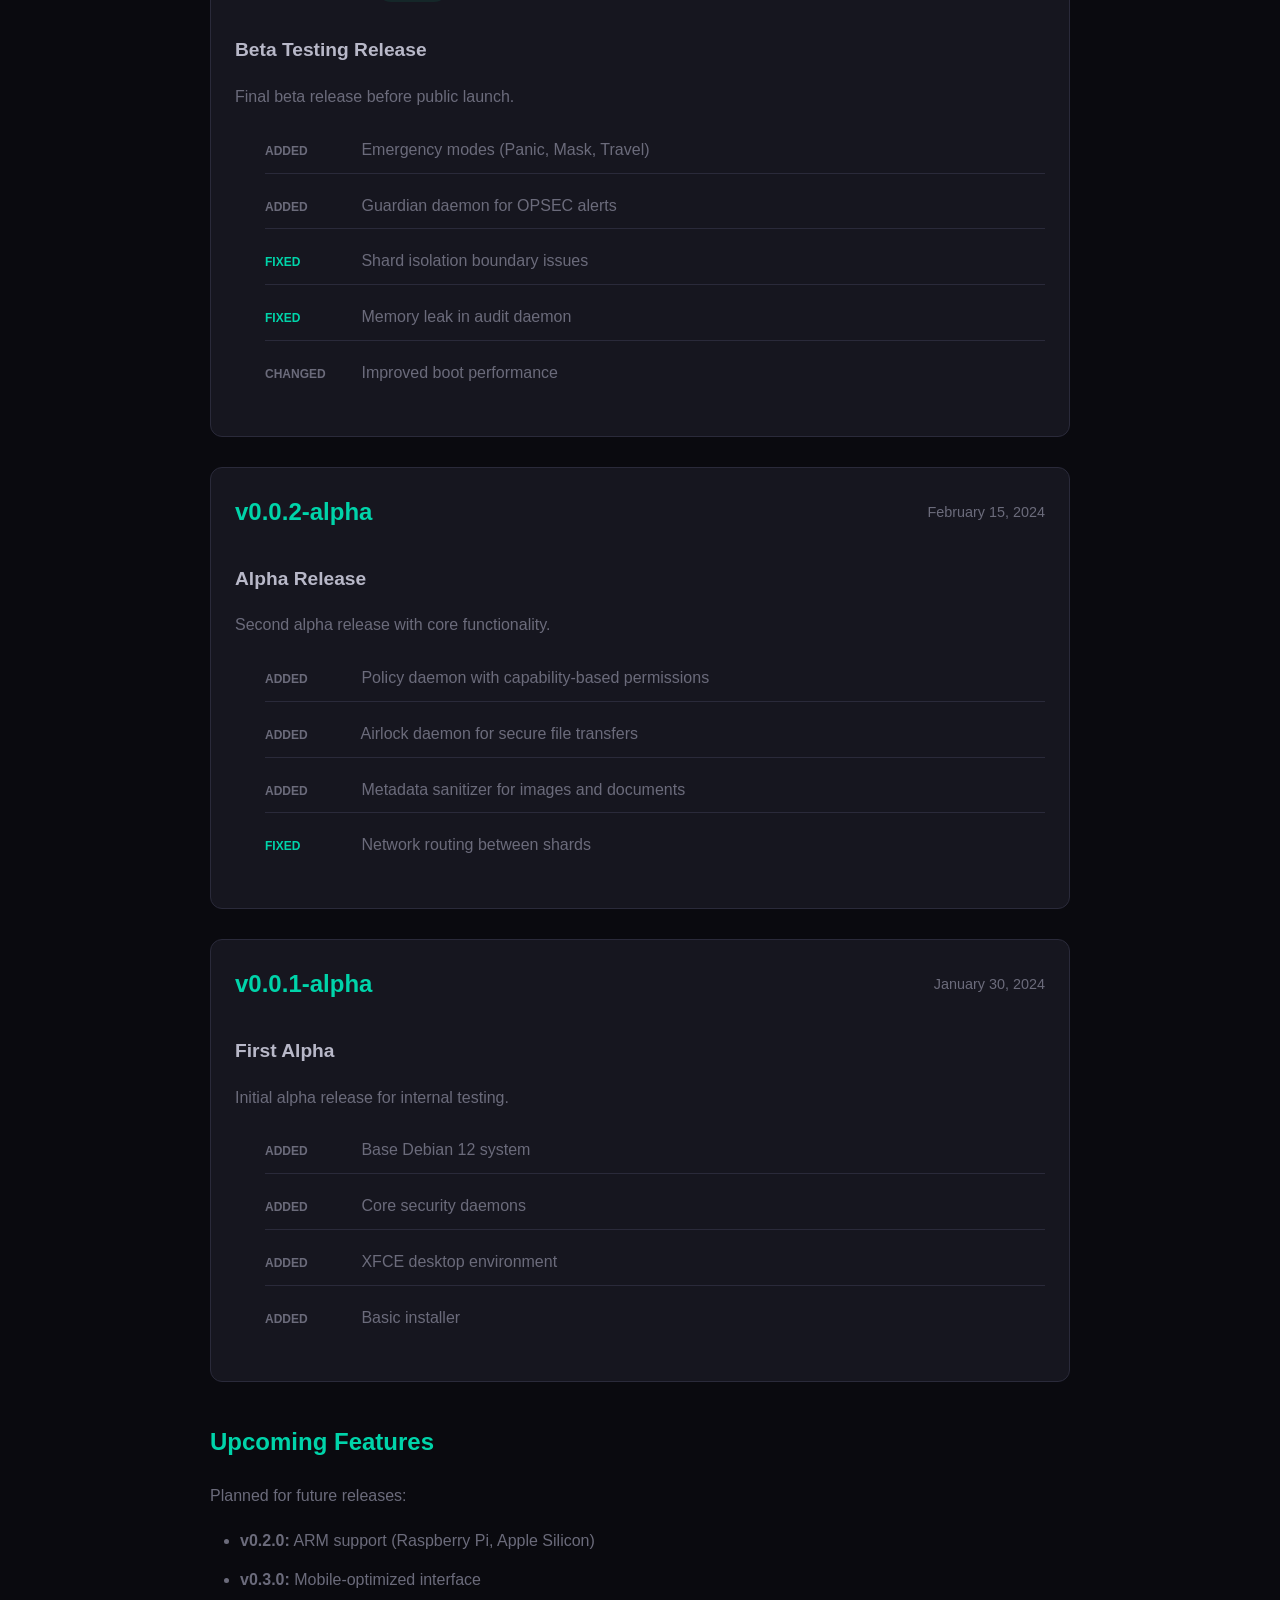
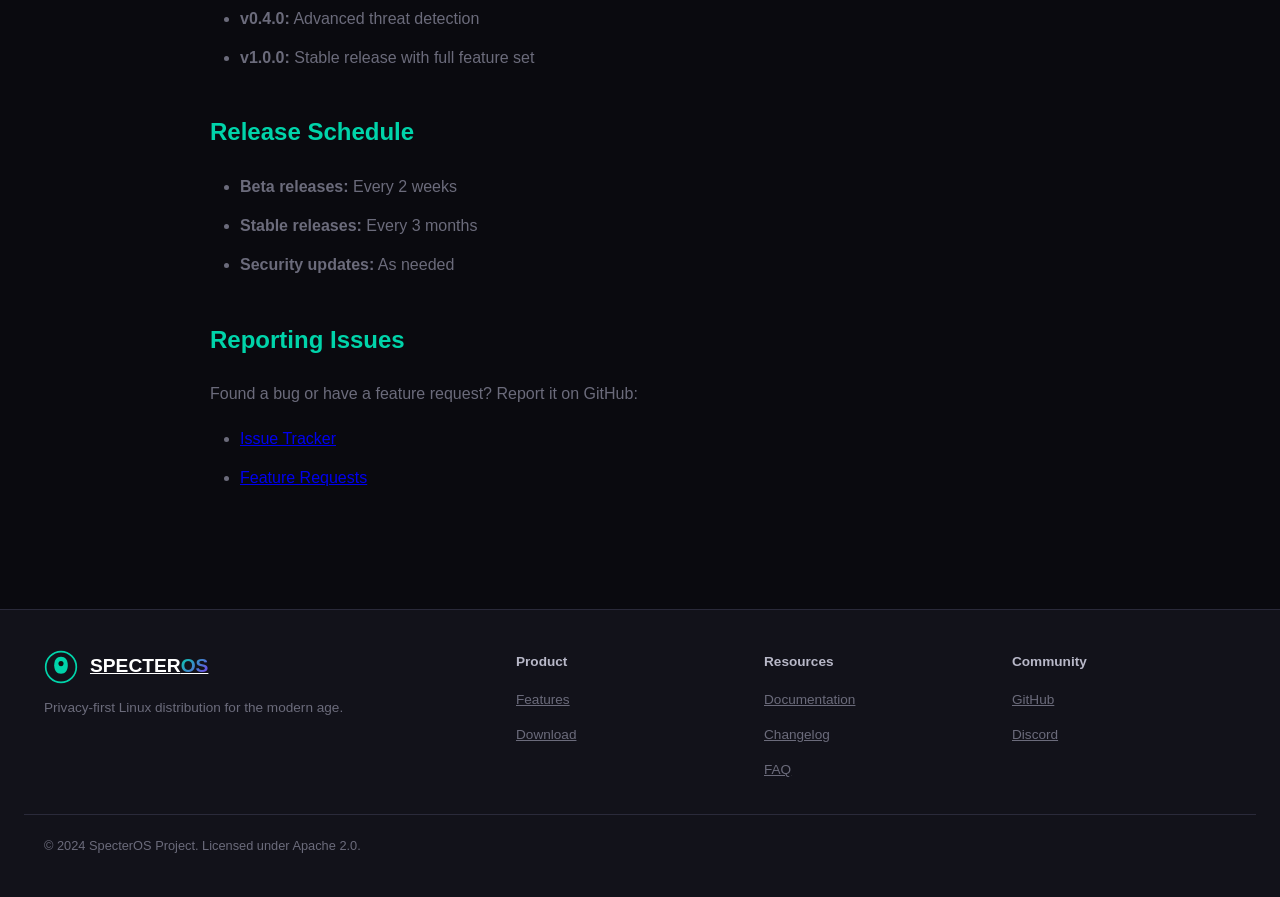
==== commit e5f19ad4: "Rename GhostKernel to SpecterOS, update to Debian 13 trixie Co-authored-by: Qwen-Coder <qwen-coder@a" ====
--- a/website/docs/changelog.html
+++ b/website/docs/changelog.html
@@ -115,11 +115,11 @@
                 </li>
                 <li>
                     <span class="change-type change-added">Added</span>
-                    Terminal dashboard (ghostkernel-tui)
-                </li>
-                <li>
-                    <span class="change-type change-added">Added</span>
-                    Interactive shell (ghostkernel-shell)
+                    Terminal dashboard (specteros-tui)
+                </li>
+                <li>
+                    <span class="change-type change-added">Added</span>
+                    Interactive shell (specteros-shell)
                 </li>
                 <li>
                     <span class="change-type change-added">Added</span>
